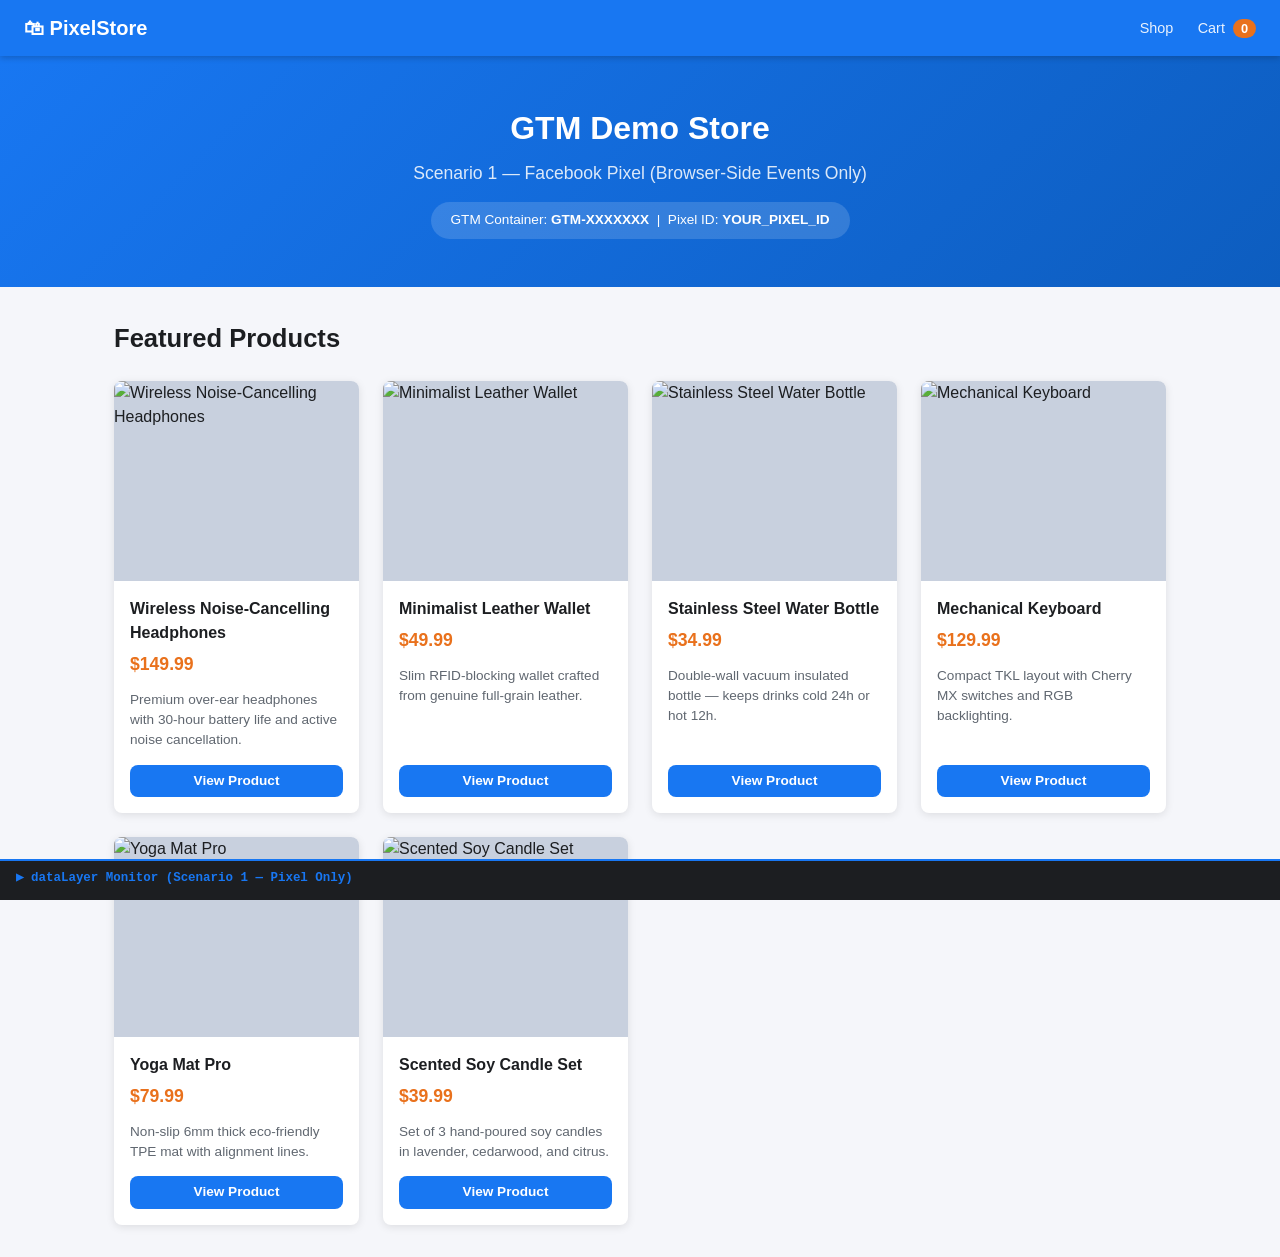
==== index.html @ 9e28d074 "Initial commit: GTM Demo Store - Scenario 1 (Pixel Only)" ====
<!DOCTYPE html>
<html lang="en">
<head>
  <meta charset="UTF-8" />
  <meta name="viewport" content="width=device-width, initial-scale=1.0" />
  <title>GTM Demo Store — Pixel Only</title>
  <link rel="stylesheet" href="css/style.css" />

  <!-- ═══════════════════════════════════════════════════════════════════
       GOOGLE TAG MANAGER — SCENARIO 1: PIXEL ONLY
       Replace GTM-XXXXXXX with your actual GTM Container ID
       ═══════════════════════════════════════════════════════════════════ -->
  <script>
    window.dataLayer = window.dataLayer || [];
  </script>
  <!-- GTM Head Snippet -->
  <script>(function(w,d,s,l,i){w[l]=w[l]||[];w[l].push({'gtm.start':
  new Date().getTime(),event:'gtm.js'});var f=d.getElementsByTagName(s)[0],
  j=d.createElement(s),dl=l!='dataLayer'?'&l='+l:'';j.async=true;j.src=
  'https://www.googletagmanager.com/gtm.js?id='+i+dl;f.parentNode.insertBefore(j,f);
  })(window,document,'script','dataLayer','GTM-XXXXXXX');</script>
  <!-- End GTM Head Snippet -->
</head>
<body>

  <!-- GTM Body Snippet -->
  <noscript><iframe src="https://www.googletagmanager.com/ns.html?id=GTM-XXXXXXX"
  height="0" width="0" style="display:none;visibility:hidden"></iframe></noscript>
  <!-- End GTM Body Snippet -->

  <!-- ── Header ── -->
  <header>
    <a class="logo" href="index.html">🛍 PixelStore</a>
    <nav>
      <a href="index.html">Shop</a>
      <a href="cart.html">Cart <span class="cart-badge">0</span></a>
    </nav>
  </header>

  <!-- ── Hero Banner ── -->
  <div style="background:linear-gradient(135deg,#1877f2 0%,#0d5dbf 100%);color:#fff;padding:48px 24px;text-align:center;">
    <h1 style="font-size:2rem;margin-bottom:8px;">GTM Demo Store</h1>
    <p style="opacity:.85;font-size:1.1rem;">Scenario 1 — Facebook Pixel (Browser-Side Events Only)</p>
    <div style="margin-top:16px;background:rgba(255,255,255,.15);display:inline-block;padding:8px 20px;border-radius:20px;font-size:.85rem;">
      GTM Container: <strong>GTM-XXXXXXX</strong> &nbsp;|&nbsp; Pixel ID: <strong>YOUR_PIXEL_ID</strong>
    </div>
  </div>

  <!-- ── Products ── -->
  <div class="container">
    <h2 class="page-title">Featured Products</h2>
    <div class="product-grid" id="product-grid">
      <!-- Populated by JS -->
    </div>
  </div>

  <!-- ── Debug Panel ── -->
  <div id="debug-panel">
    <div class="debug-title">▶ dataLayer Monitor (Scenario 1 — Pixel Only)</div>
  </div>

  <script src="js/store.js"></script>
  <script src="js/products.js"></script>
  <script>
    // Render product grid
    document.addEventListener('DOMContentLoaded', () => {
      const grid = document.getElementById('product-grid');
      PRODUCTS.forEach(p => {
        grid.innerHTML += `
          <a class="product-card" href="product.html?id=${p.id}"
             onclick="pushViewContent_preview('${p.id}')">
            <img src="${p.image}" alt="${p.name}" onerror="this.style.background='#c8d0de';this.removeAttribute('src')" />
            <div class="card-body">
              <div class="card-name">${p.name}</div>
              <div class="card-price">$${p.price.toFixed(2)}</div>
              <div class="card-desc">${p.description}</div>
              <span class="btn btn-primary btn-sm">View Product</span>
            </div>
          </a>`;
      });
    });

    // PageView is fired automatically by GTM on All Pages trigger
    // No manual push needed here — GTM handles it via the Facebook Pixel tag
  </script>
</body>
</html>
---- css/style.css ----
/* ============================================================
   GTM Demo Store — Pixel Only
   Shared Stylesheet
   ============================================================ */

*, *::before, *::after { box-sizing: border-box; margin: 0; padding: 0; }

:root {
  --brand:      #1877f2;
  --brand-dark: #0d5dbf;
  --accent:     #e9711c;
  --bg:         #f5f6fa;
  --card:       #ffffff;
  --text:       #1c1e21;
  --muted:      #606770;
  --border:     #dddfe2;
  --radius:     8px;
  --shadow:     0 2px 8px rgba(0,0,0,.10);
}

body {
  font-family: -apple-system, BlinkMacSystemFont, "Segoe UI", Roboto, Helvetica, Arial, sans-serif;
  background: var(--bg);
  color: var(--text);
  line-height: 1.5;
}

/* ── Header ── */
header {
  background: var(--brand);
  color: #fff;
  padding: 0 24px;
  display: flex;
  align-items: center;
  justify-content: space-between;
  height: 56px;
  position: sticky;
  top: 0;
  z-index: 100;
  box-shadow: 0 2px 6px rgba(0,0,0,.2);
}
header .logo { font-size: 1.25rem; font-weight: 700; text-decoration: none; color: #fff; }
header nav a {
  color: rgba(255,255,255,.9);
  text-decoration: none;
  margin-left: 20px;
  font-size: .9rem;
}
header nav a:hover { color: #fff; text-decoration: underline; }
.cart-badge {
  background: var(--accent);
  color: #fff;
  border-radius: 12px;
  padding: 2px 8px;
  font-size: .8rem;
  font-weight: 700;
  margin-left: 4px;
}

/* ── Layout ── */
.container { max-width: 1100px; margin: 0 auto; padding: 32px 24px; }
.page-title { font-size: 1.6rem; font-weight: 700; margin-bottom: 24px; }

/* ── Buttons ── */
.btn {
  display: inline-block;
  padding: 10px 20px;
  border-radius: var(--radius);
  font-size: .95rem;
  font-weight: 600;
  cursor: pointer;
  border: none;
  transition: background .15s, transform .1s;
  text-decoration: none;
  text-align: center;
}
.btn:active { transform: scale(.97); }
.btn-primary { background: var(--brand); color: #fff; }
.btn-primary:hover { background: var(--brand-dark); }
.btn-accent  { background: var(--accent); color: #fff; }
.btn-accent:hover  { background: #c95e10; }
.btn-outline { background: transparent; color: var(--brand); border: 2px solid var(--brand); }
.btn-outline:hover { background: var(--brand); color: #fff; }
.btn-sm { padding: 6px 14px; font-size: .85rem; }

/* ── Product Grid ── */
.product-grid {
  display: grid;
  grid-template-columns: repeat(auto-fill, minmax(240px, 1fr));
  gap: 24px;
}
.product-card {
  background: var(--card);
  border-radius: var(--radius);
  box-shadow: var(--shadow);
  overflow: hidden;
  transition: transform .15s, box-shadow .15s;
  text-decoration: none;
  color: inherit;
  display: flex;
  flex-direction: column;
}
.product-card:hover { transform: translateY(-3px); box-shadow: 0 6px 18px rgba(0,0,0,.13); }
.product-card img { width: 100%; height: 200px; object-fit: cover; background: #e4e6ea; }
.product-card .card-body { padding: 16px; flex: 1; display: flex; flex-direction: column; }
.product-card .card-name { font-weight: 600; font-size: 1rem; margin-bottom: 6px; }
.product-card .card-price { color: var(--accent); font-weight: 700; font-size: 1.1rem; margin-bottom: 12px; }
.product-card .card-desc { color: var(--muted); font-size: .85rem; flex: 1; margin-bottom: 14px; }

/* ── Product Detail ── */
.product-detail { display: grid; grid-template-columns: 1fr 1fr; gap: 40px; align-items: start; }
.product-detail img { width: 100%; border-radius: var(--radius); box-shadow: var(--shadow); background: #e4e6ea; }
.product-detail .detail-info h1 { font-size: 1.8rem; margin-bottom: 8px; }
.product-detail .detail-price { font-size: 1.5rem; color: var(--accent); font-weight: 700; margin-bottom: 16px; }
.product-detail .detail-desc { color: var(--muted); margin-bottom: 24px; line-height: 1.7; }
.qty-row { display: flex; align-items: center; gap: 12px; margin-bottom: 20px; }
.qty-row label { font-weight: 600; }
.qty-row input { width: 60px; padding: 6px 10px; border: 1px solid var(--border); border-radius: var(--radius); font-size: 1rem; }

/* ── Cart ── */
.cart-table { width: 100%; border-collapse: collapse; background: var(--card); border-radius: var(--radius); box-shadow: var(--shadow); overflow: hidden; }
.cart-table th { background: #f0f2f5; text-align: left; padding: 12px 16px; font-size: .85rem; color: var(--muted); text-transform: uppercase; letter-spacing: .05em; }
.cart-table td { padding: 14px 16px; border-top: 1px solid var(--border); vertical-align: middle; }
.cart-table td img { width: 60px; height: 60px; object-fit: cover; border-radius: 4px; background: #e4e6ea; }
.cart-summary { background: var(--card); border-radius: var(--radius); box-shadow: var(--shadow); padding: 24px; margin-top: 24px; max-width: 380px; margin-left: auto; }
.cart-summary .summary-row { display: flex; justify-content: space-between; margin-bottom: 10px; font-size: .95rem; }
.cart-summary .summary-total { font-weight: 700; font-size: 1.1rem; border-top: 1px solid var(--border); padding-top: 10px; margin-top: 6px; }

/* ── Checkout / Forms ── */
.checkout-grid { display: grid; grid-template-columns: 1fr 380px; gap: 32px; align-items: start; }
.form-card { background: var(--card); border-radius: var(--radius); box-shadow: var(--shadow); padding: 28px; }
.form-card h2 { font-size: 1.2rem; margin-bottom: 20px; padding-bottom: 12px; border-bottom: 1px solid var(--border); }
.form-group { margin-bottom: 16px; }
.form-group label { display: block; font-weight: 600; font-size: .9rem; margin-bottom: 6px; }
.form-group input, .form-group select {
  width: 100%;
  padding: 10px 12px;
  border: 1px solid var(--border);
  border-radius: var(--radius);
  font-size: .95rem;
  transition: border-color .15s;
}
.form-group input:focus, .form-group select:focus { outline: none; border-color: var(--brand); }
.form-row { display: grid; grid-template-columns: 1fr 1fr; gap: 12px; }

/* ── Confirmation ── */
.confirm-box { background: var(--card); border-radius: var(--radius); box-shadow: var(--shadow); padding: 40px; text-align: center; max-width: 560px; margin: 60px auto; }
.confirm-box .check-icon { font-size: 3rem; color: #42b72a; margin-bottom: 16px; }
.confirm-box h1 { font-size: 1.6rem; margin-bottom: 10px; }
.confirm-box p { color: var(--muted); margin-bottom: 24px; }

/* ── Debug Panel ── */
#debug-panel {
  position: fixed;
  bottom: 0; left: 0; right: 0;
  background: #1c1e21;
  color: #e4e6ea;
  font-family: monospace;
  font-size: .78rem;
  max-height: 200px;
  overflow-y: auto;
  padding: 8px 16px;
  z-index: 9999;
  border-top: 2px solid var(--brand);
}
#debug-panel .debug-title { color: var(--brand); font-weight: 700; margin-bottom: 4px; }
#debug-panel .event-line { margin: 2px 0; }
#debug-panel .event-line span { color: #42b72a; }

/* ── Notification Toast ── */
.toast {
  position: fixed;
  bottom: 220px;
  right: 24px;
  background: #42b72a;
  color: #fff;
  padding: 12px 20px;
  border-radius: var(--radius);
  box-shadow: var(--shadow);
  font-weight: 600;
  opacity: 0;
  transform: translateY(10px);
  transition: opacity .3s, transform .3s;
  z-index: 9998;
}
.toast.show { opacity: 1; transform: translateY(0); }

/* ── Responsive ── */
@media (max-width: 768px) {
  .product-detail { grid-template-columns: 1fr; }
  .checkout-grid  { grid-template-columns: 1fr; }
  .form-row       { grid-template-columns: 1fr; }
}
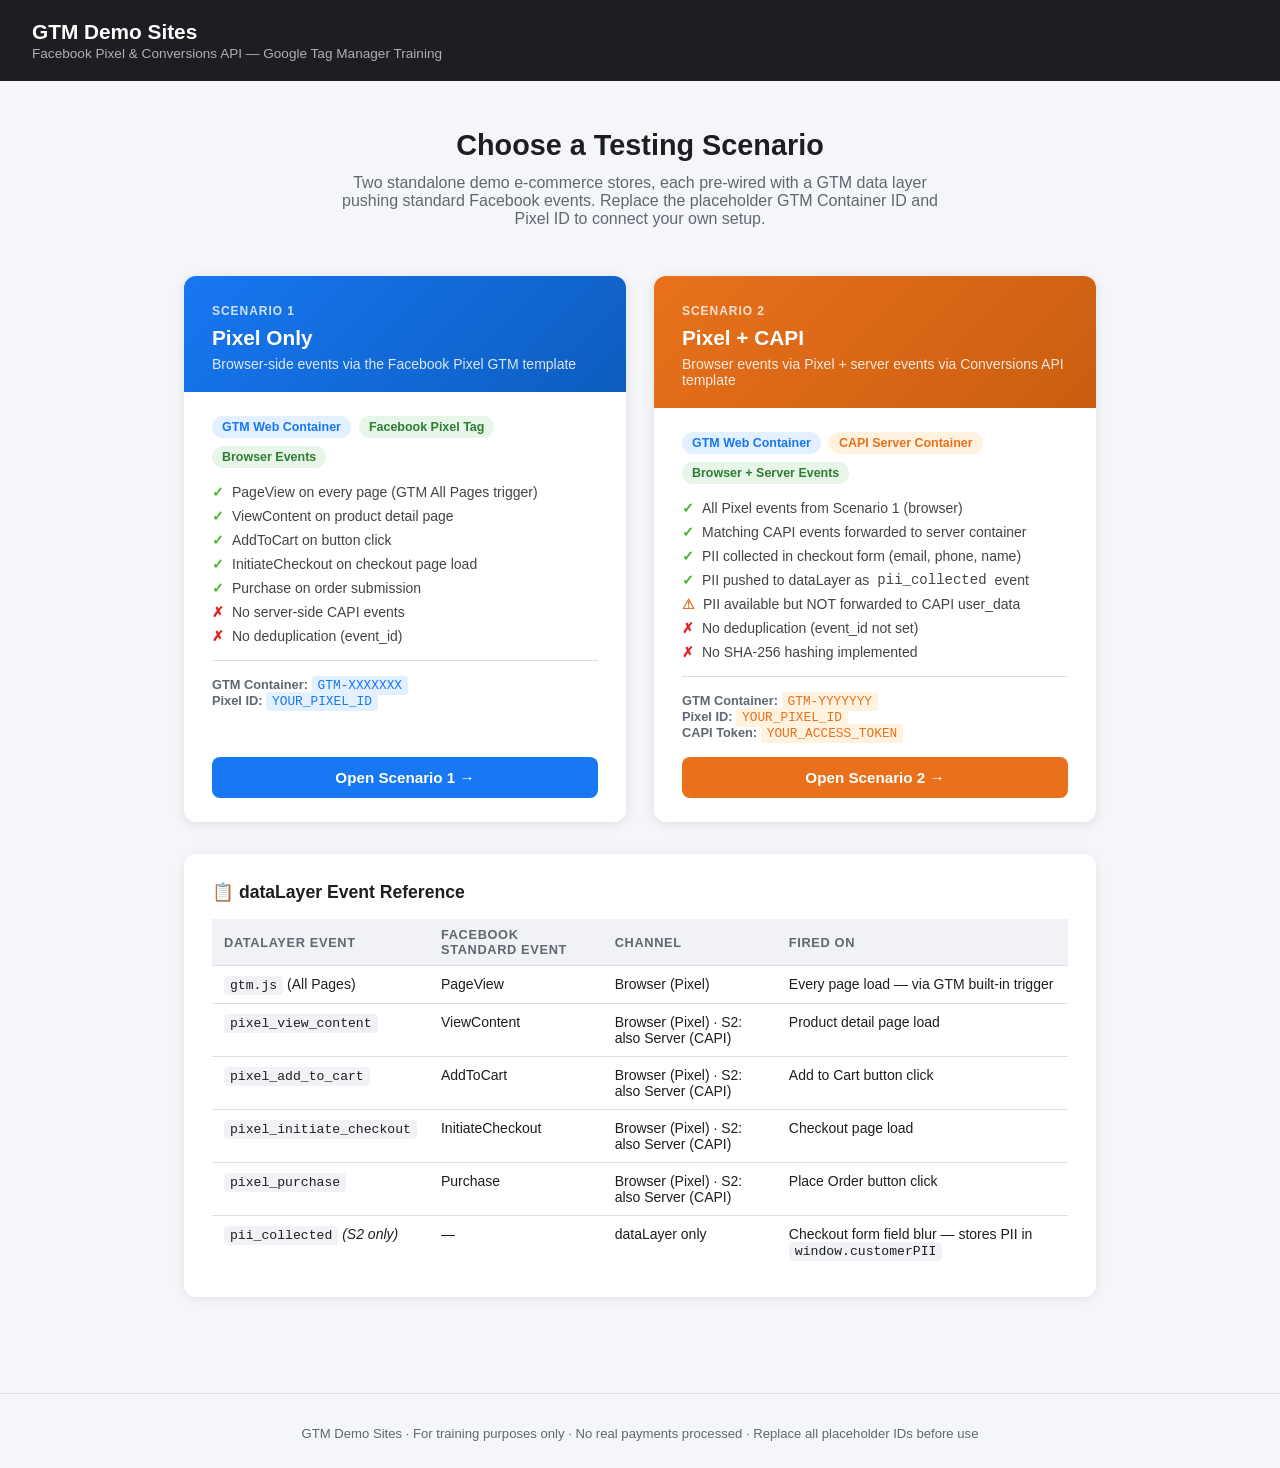
==== commit 06472649: "Consolidate both scenarios into single repo with root landing page" ====
--- a/index.html
+++ b/index.html
@@ -3,85 +3,259 @@
 <head>
   <meta charset="UTF-8" />
   <meta name="viewport" content="width=device-width, initial-scale=1.0" />
-  <title>GTM Demo Store — Pixel Only</title>
-  <link rel="stylesheet" href="css/style.css" />
-
-  <!-- ═══════════════════════════════════════════════════════════════════
-       GOOGLE TAG MANAGER — SCENARIO 1: PIXEL ONLY
-       Replace GTM-XXXXXXX with your actual GTM Container ID
-       ═══════════════════════════════════════════════════════════════════ -->
-  <script>
-    window.dataLayer = window.dataLayer || [];
-  </script>
-  <!-- GTM Head Snippet -->
-  <script>(function(w,d,s,l,i){w[l]=w[l]||[];w[l].push({'gtm.start':
-  new Date().getTime(),event:'gtm.js'});var f=d.getElementsByTagName(s)[0],
-  j=d.createElement(s),dl=l!='dataLayer'?'&l='+l:'';j.async=true;j.src=
-  'https://www.googletagmanager.com/gtm.js?id='+i+dl;f.parentNode.insertBefore(j,f);
-  })(window,document,'script','dataLayer','GTM-XXXXXXX');</script>
-  <!-- End GTM Head Snippet -->
+  <title>GTM Demo Sites — Facebook Pixel & CAPI Testing</title>
+  <style>
+    *, *::before, *::after { box-sizing: border-box; margin: 0; padding: 0; }
+    body {
+      font-family: -apple-system, BlinkMacSystemFont, "Segoe UI", Roboto, Helvetica, Arial, sans-serif;
+      background: #f5f6fa;
+      color: #1c1e21;
+      min-height: 100vh;
+    }
+    header {
+      background: #1c1e21;
+      color: #fff;
+      padding: 20px 32px;
+      display: flex;
+      align-items: center;
+      gap: 14px;
+    }
+    header h1 { font-size: 1.3rem; font-weight: 700; }
+    header p  { font-size: .85rem; opacity: .65; margin-top: 2px; }
+    .container { max-width: 960px; margin: 0 auto; padding: 48px 24px; }
+    .intro {
+      text-align: center;
+      margin-bottom: 48px;
+    }
+    .intro h2 { font-size: 1.8rem; margin-bottom: 12px; }
+    .intro p  { color: #606770; font-size: 1rem; max-width: 600px; margin: 0 auto; }
+    .cards {
+      display: grid;
+      grid-template-columns: 1fr 1fr;
+      gap: 28px;
+    }
+    @media (max-width: 640px) { .cards { grid-template-columns: 1fr; } }
+    .card {
+      background: #fff;
+      border-radius: 12px;
+      box-shadow: 0 2px 12px rgba(0,0,0,.10);
+      overflow: hidden;
+      display: flex;
+      flex-direction: column;
+      transition: transform .15s, box-shadow .15s;
+    }
+    .card:hover { transform: translateY(-4px); box-shadow: 0 8px 24px rgba(0,0,0,.13); }
+    .card-header {
+      padding: 28px 28px 20px;
+      color: #fff;
+    }
+    .card-header.blue  { background: linear-gradient(135deg, #1877f2 0%, #0d5dbf 100%); }
+    .card-header.orange { background: linear-gradient(135deg, #e9711c 0%, #c95e10 100%); }
+    .card-header .scenario-label {
+      font-size: .75rem;
+      font-weight: 700;
+      text-transform: uppercase;
+      letter-spacing: .08em;
+      opacity: .8;
+      margin-bottom: 8px;
+    }
+    .card-header h3 { font-size: 1.3rem; margin-bottom: 6px; }
+    .card-header p  { font-size: .875rem; opacity: .85; }
+    .card-body { padding: 24px 28px; flex: 1; display: flex; flex-direction: column; gap: 16px; }
+    .tag-list { display: flex; flex-wrap: wrap; gap: 8px; }
+    .tag {
+      font-size: .78rem;
+      font-weight: 600;
+      padding: 4px 10px;
+      border-radius: 20px;
+    }
+    .tag.green  { background: #e8f5e9; color: #2e7d32; }
+    .tag.blue   { background: #e3f0ff; color: #1877f2; }
+    .tag.orange { background: #fff3e0; color: #e9711c; }
+    .tag.red    { background: #fdecea; color: #c62828; }
+    .feature-list { list-style: none; display: flex; flex-direction: column; gap: 8px; }
+    .feature-list li { font-size: .875rem; color: #444; display: flex; align-items: flex-start; gap: 8px; }
+    .feature-list li::before { content: "✓"; color: #42b72a; font-weight: 700; flex-shrink: 0; }
+    .feature-list li.warn::before { content: "⚠"; color: #e9711c; }
+    .feature-list li.no::before   { content: "✗"; color: #e02020; }
+    .btn {
+      display: block;
+      text-align: center;
+      padding: 12px 20px;
+      border-radius: 8px;
+      font-size: .95rem;
+      font-weight: 700;
+      text-decoration: none;
+      margin-top: auto;
+      transition: opacity .15s;
+    }
+    .btn:hover { opacity: .88; }
+    .btn.blue   { background: #1877f2; color: #fff; }
+    .btn.orange { background: #e9711c; color: #fff; }
+    .divider { border: none; border-top: 1px solid #dddfe2; margin: 0; }
+    .gtm-info {
+      background: #fff;
+      border-radius: 12px;
+      box-shadow: 0 2px 12px rgba(0,0,0,.08);
+      padding: 28px;
+      margin-top: 32px;
+    }
+    .gtm-info h3 { font-size: 1.1rem; margin-bottom: 16px; }
+    .gtm-table { width: 100%; border-collapse: collapse; font-size: .875rem; }
+    .gtm-table th { text-align: left; padding: 8px 12px; background: #f0f2f5; color: #606770; font-size: .8rem; text-transform: uppercase; letter-spacing: .05em; }
+    .gtm-table td { padding: 10px 12px; border-top: 1px solid #dddfe2; vertical-align: top; }
+    .gtm-table code { background: #f0f2f5; padding: 2px 6px; border-radius: 4px; font-size: .82rem; }
+    footer {
+      text-align: center;
+      padding: 32px;
+      color: #606770;
+      font-size: .82rem;
+      margin-top: 48px;
+      border-top: 1px solid #dddfe2;
+    }
+  </style>
 </head>
 <body>
 
-  <!-- GTM Body Snippet -->
-  <noscript><iframe src="https://www.googletagmanager.com/ns.html?id=GTM-XXXXXXX"
-  height="0" width="0" style="display:none;visibility:hidden"></iframe></noscript>
-  <!-- End GTM Body Snippet -->
-
-  <!-- ── Header ── -->
   <header>
-    <a class="logo" href="index.html">🛍 PixelStore</a>
-    <nav>
-      <a href="index.html">Shop</a>
-      <a href="cart.html">Cart <span class="cart-badge">0</span></a>
-    </nav>
+    <div>
+      <h1>GTM Demo Sites</h1>
+      <p>Facebook Pixel &amp; Conversions API — Google Tag Manager Training</p>
+    </div>
   </header>
 
-  <!-- ── Hero Banner ── -->
-  <div style="background:linear-gradient(135deg,#1877f2 0%,#0d5dbf 100%);color:#fff;padding:48px 24px;text-align:center;">
-    <h1 style="font-size:2rem;margin-bottom:8px;">GTM Demo Store</h1>
-    <p style="opacity:.85;font-size:1.1rem;">Scenario 1 — Facebook Pixel (Browser-Side Events Only)</p>
-    <div style="margin-top:16px;background:rgba(255,255,255,.15);display:inline-block;padding:8px 20px;border-radius:20px;font-size:.85rem;">
-      GTM Container: <strong>GTM-XXXXXXX</strong> &nbsp;|&nbsp; Pixel ID: <strong>YOUR_PIXEL_ID</strong>
-    </div>
+  <div class="container">
+
+    <div class="intro">
+      <h2>Choose a Testing Scenario</h2>
+      <p>Two standalone demo e-commerce stores, each pre-wired with a GTM data layer pushing standard Facebook events. Replace the placeholder GTM Container ID and Pixel ID to connect your own setup.</p>
+    </div>
+
+    <div class="cards">
+
+      <!-- ── Scenario 1 ── -->
+      <div class="card">
+        <div class="card-header blue">
+          <div class="scenario-label">Scenario 1</div>
+          <h3>Pixel Only</h3>
+          <p>Browser-side events via the Facebook Pixel GTM template</p>
+        </div>
+        <div class="card-body">
+          <div class="tag-list">
+            <span class="tag blue">GTM Web Container</span>
+            <span class="tag green">Facebook Pixel Tag</span>
+            <span class="tag green">Browser Events</span>
+          </div>
+          <ul class="feature-list">
+            <li>PageView on every page (GTM All Pages trigger)</li>
+            <li>ViewContent on product detail page</li>
+            <li>AddToCart on button click</li>
+            <li>InitiateCheckout on checkout page load</li>
+            <li>Purchase on order submission</li>
+            <li class="no">No server-side CAPI events</li>
+            <li class="no">No deduplication (event_id)</li>
+          </ul>
+          <hr class="divider" />
+          <div style="font-size:.8rem;color:#606770;">
+            <strong>GTM Container:</strong> <code style="background:#e3f0ff;padding:2px 6px;border-radius:4px;color:#1877f2;">GTM-XXXXXXX</code><br/>
+            <strong>Pixel ID:</strong> <code style="background:#e3f0ff;padding:2px 6px;border-radius:4px;color:#1877f2;">YOUR_PIXEL_ID</code>
+          </div>
+          <a href="scenario-1-pixel-only/index.html" class="btn blue">Open Scenario 1 →</a>
+        </div>
+      </div>
+
+      <!-- ── Scenario 2 ── -->
+      <div class="card">
+        <div class="card-header orange">
+          <div class="scenario-label">Scenario 2</div>
+          <h3>Pixel + CAPI</h3>
+          <p>Browser events via Pixel + server events via Conversions API template</p>
+        </div>
+        <div class="card-body">
+          <div class="tag-list">
+            <span class="tag blue">GTM Web Container</span>
+            <span class="tag orange">CAPI Server Container</span>
+            <span class="tag green">Browser + Server Events</span>
+          </div>
+          <ul class="feature-list">
+            <li>All Pixel events from Scenario 1 (browser)</li>
+            <li>Matching CAPI events forwarded to server container</li>
+            <li>PII collected in checkout form (email, phone, name)</li>
+            <li>PII pushed to dataLayer as <code>pii_collected</code> event</li>
+            <li class="warn">PII available but NOT forwarded to CAPI user_data</li>
+            <li class="no">No deduplication (event_id not set)</li>
+            <li class="no">No SHA-256 hashing implemented</li>
+          </ul>
+          <hr class="divider" />
+          <div style="font-size:.8rem;color:#606770;">
+            <strong>GTM Container:</strong> <code style="background:#fff3e0;padding:2px 6px;border-radius:4px;color:#e9711c;">GTM-YYYYYYY</code><br/>
+            <strong>Pixel ID:</strong> <code style="background:#fff3e0;padding:2px 6px;border-radius:4px;color:#e9711c;">YOUR_PIXEL_ID</code><br/>
+            <strong>CAPI Token:</strong> <code style="background:#fff3e0;padding:2px 6px;border-radius:4px;color:#e9711c;">YOUR_ACCESS_TOKEN</code>
+          </div>
+          <a href="scenario-2-pixel-capi/index.html" class="btn orange">Open Scenario 2 →</a>
+        </div>
+      </div>
+
+    </div>
+
+    <!-- ── Event Reference Table ── -->
+    <div class="gtm-info">
+      <h3>📋 dataLayer Event Reference</h3>
+      <table class="gtm-table">
+        <thead>
+          <tr>
+            <th>dataLayer Event</th>
+            <th>Facebook Standard Event</th>
+            <th>Channel</th>
+            <th>Fired On</th>
+          </tr>
+        </thead>
+        <tbody>
+          <tr>
+            <td><code>gtm.js</code> (All Pages)</td>
+            <td>PageView</td>
+            <td>Browser (Pixel)</td>
+            <td>Every page load — via GTM built-in trigger</td>
+          </tr>
+          <tr>
+            <td><code>pixel_view_content</code></td>
+            <td>ViewContent</td>
+            <td>Browser (Pixel) · S2: also Server (CAPI)</td>
+            <td>Product detail page load</td>
+          </tr>
+          <tr>
+            <td><code>pixel_add_to_cart</code></td>
+            <td>AddToCart</td>
+            <td>Browser (Pixel) · S2: also Server (CAPI)</td>
+            <td>Add to Cart button click</td>
+          </tr>
+          <tr>
+            <td><code>pixel_initiate_checkout</code></td>
+            <td>InitiateCheckout</td>
+            <td>Browser (Pixel) · S2: also Server (CAPI)</td>
+            <td>Checkout page load</td>
+          </tr>
+          <tr>
+            <td><code>pixel_purchase</code></td>
+            <td>Purchase</td>
+            <td>Browser (Pixel) · S2: also Server (CAPI)</td>
+            <td>Place Order button click</td>
+          </tr>
+          <tr>
+            <td><code>pii_collected</code> <em>(S2 only)</em></td>
+            <td>—</td>
+            <td>dataLayer only</td>
+            <td>Checkout form field blur — stores PII in <code>window.customerPII</code></td>
+          </tr>
+        </tbody>
+      </table>
+    </div>
+
   </div>
 
-  <!-- ── Products ── -->
-  <div class="container">
-    <h2 class="page-title">Featured Products</h2>
-    <div class="product-grid" id="product-grid">
-      <!-- Populated by JS -->
-    </div>
-  </div>
-
-  <!-- ── Debug Panel ── -->
-  <div id="debug-panel">
-    <div class="debug-title">▶ dataLayer Monitor (Scenario 1 — Pixel Only)</div>
-  </div>
-
-  <script src="js/store.js"></script>
-  <script src="js/products.js"></script>
-  <script>
-    // Render product grid
-    document.addEventListener('DOMContentLoaded', () => {
-      const grid = document.getElementById('product-grid');
-      PRODUCTS.forEach(p => {
-        grid.innerHTML += `
-          <a class="product-card" href="product.html?id=${p.id}"
-             onclick="pushViewContent_preview('${p.id}')">
-            <img src="${p.image}" alt="${p.name}" onerror="this.style.background='#c8d0de';this.removeAttribute('src')" />
-            <div class="card-body">
-              <div class="card-name">${p.name}</div>
-              <div class="card-price">$${p.price.toFixed(2)}</div>
-              <div class="card-desc">${p.description}</div>
-              <span class="btn btn-primary btn-sm">View Product</span>
-            </div>
-          </a>`;
-      });
-    });
-
-    // PageView is fired automatically by GTM on All Pages trigger
-    // No manual push needed here — GTM handles it via the Facebook Pixel tag
-  </script>
+  <footer>
+    GTM Demo Sites · For training purposes only · No real payments processed · Replace all placeholder IDs before use
+  </footer>
+
 </body>
 </html>
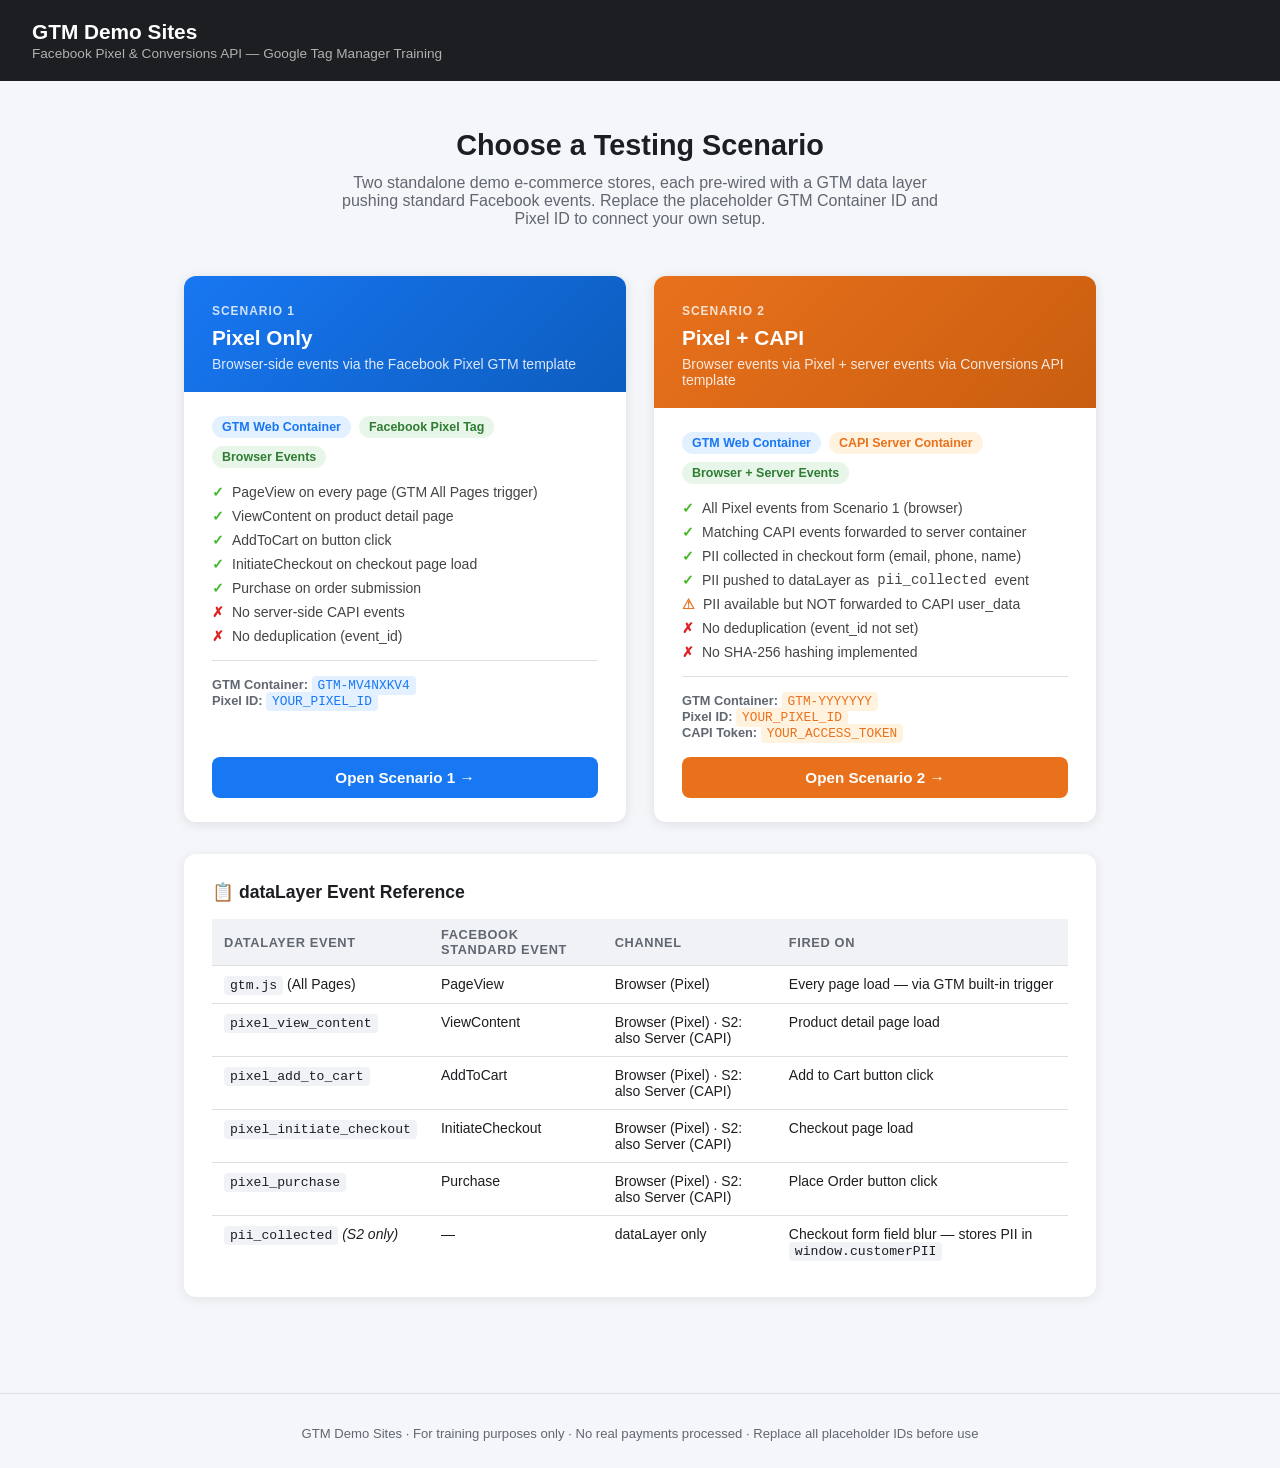
==== commit ea095ebc: "Replace GTM-XXXXXXX with GTM-MV4NXKV4 across all HTML files" ====
--- a/index.html
+++ b/index.html
@@ -157,7 +157,7 @@
           </ul>
           <hr class="divider" />
           <div style="font-size:.8rem;color:#606770;">
-            <strong>GTM Container:</strong> <code style="background:#e3f0ff;padding:2px 6px;border-radius:4px;color:#1877f2;">GTM-XXXXXXX</code><br/>
+            <strong>GTM Container:</strong> <code style="background:#e3f0ff;padding:2px 6px;border-radius:4px;color:#1877f2;">GTM-MV4NXKV4</code><br/>
             <strong>Pixel ID:</strong> <code style="background:#e3f0ff;padding:2px 6px;border-radius:4px;color:#1877f2;">YOUR_PIXEL_ID</code>
           </div>
           <a href="scenario-1-pixel-only/index.html" class="btn blue">Open Scenario 1 →</a>
